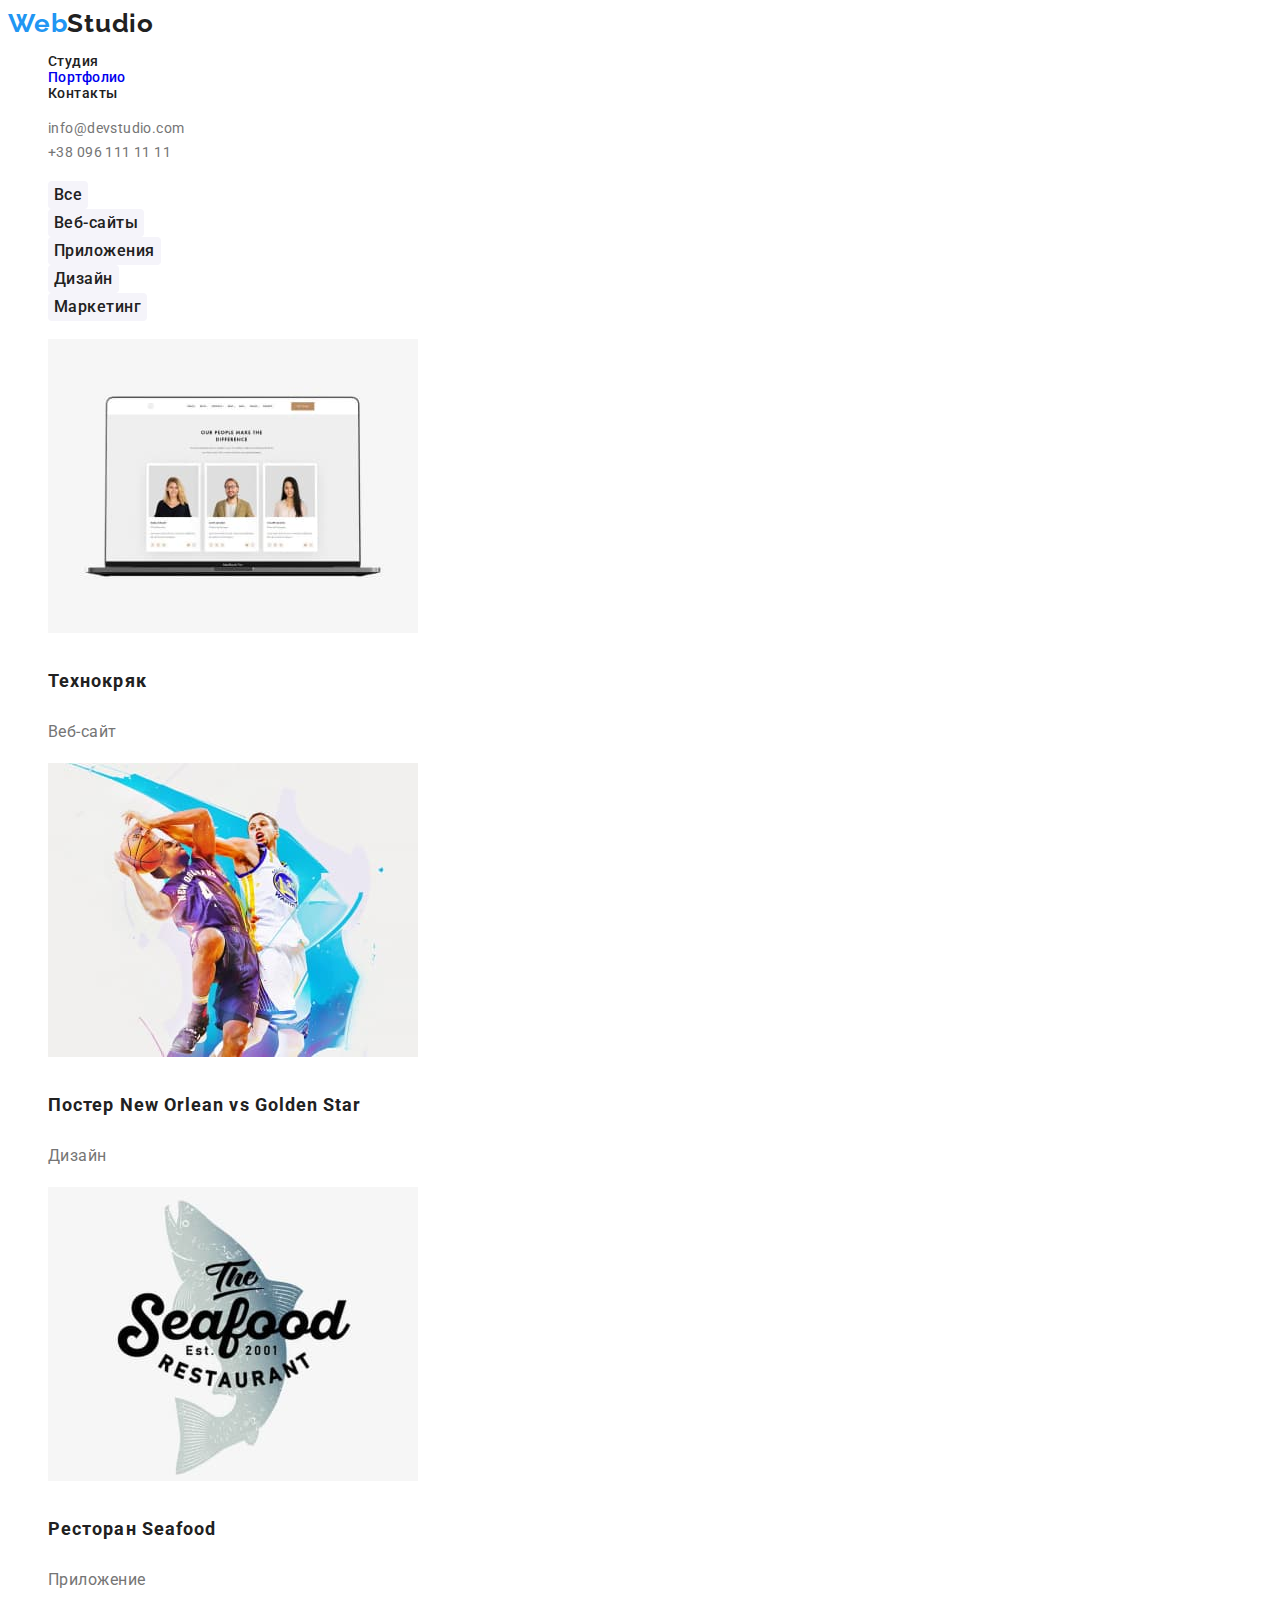
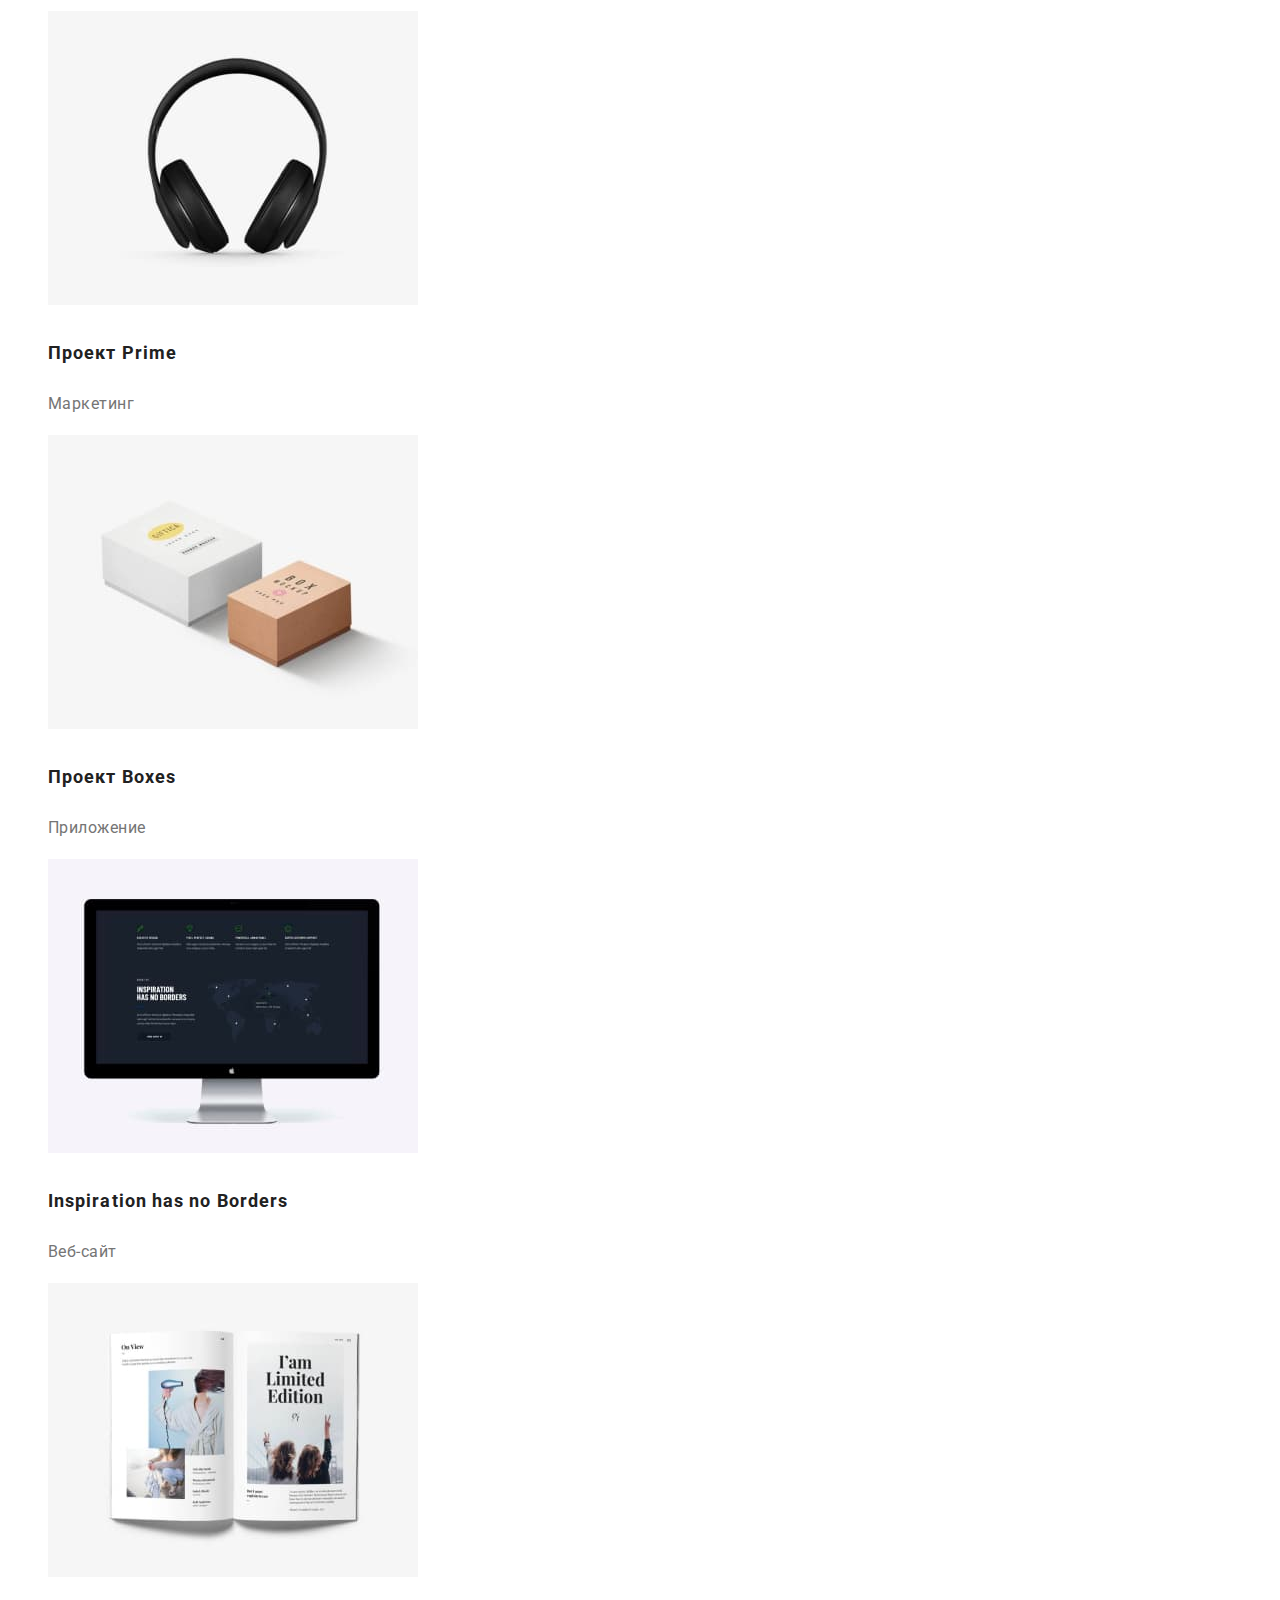
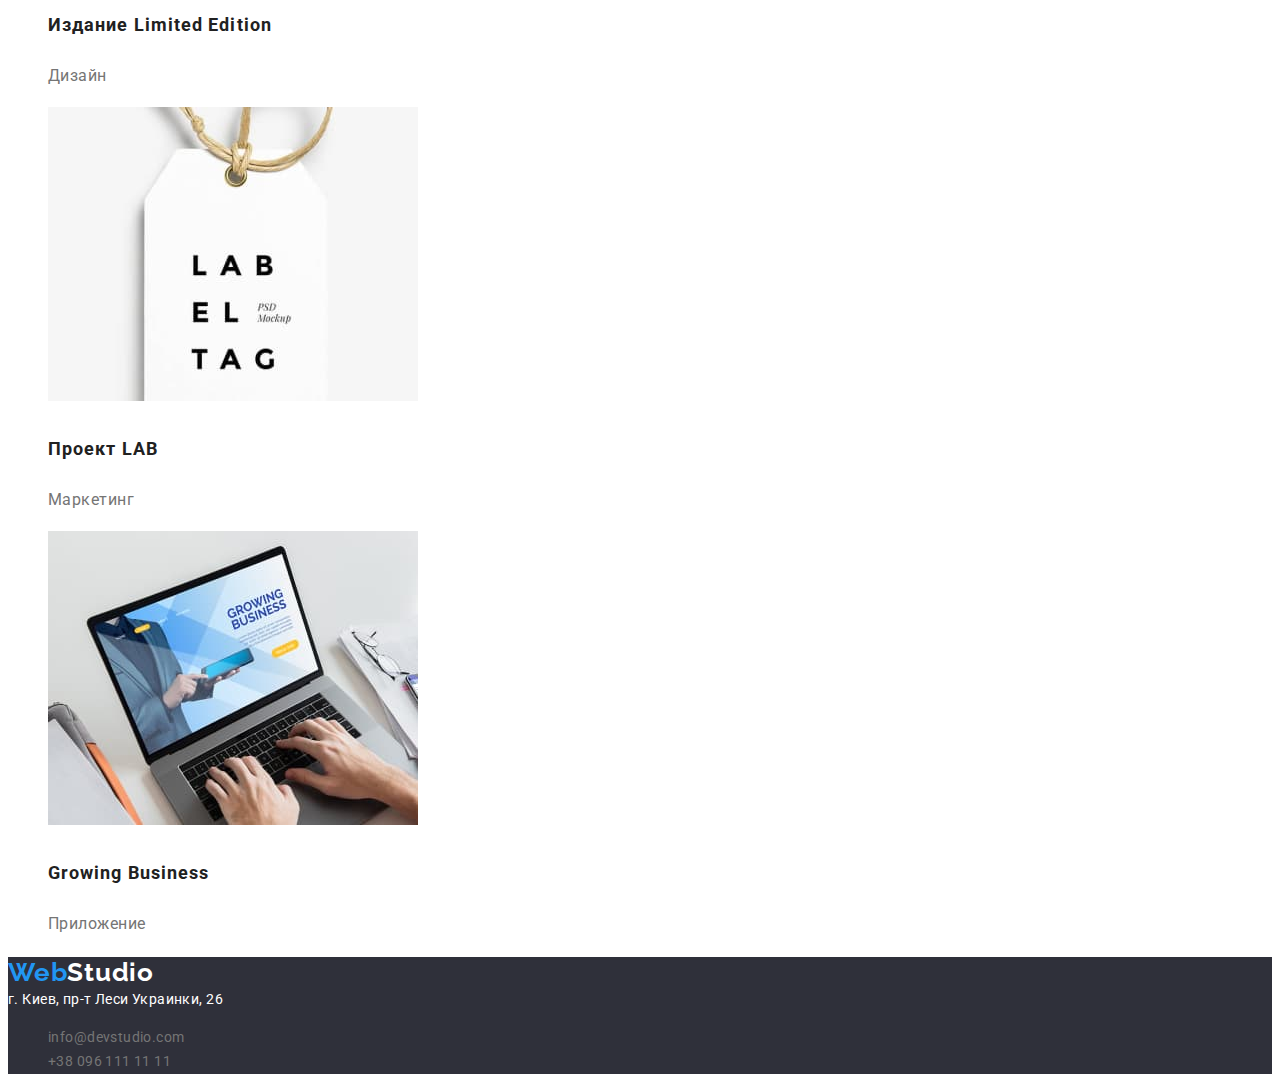
==== portfolio.html @ 96a3cdbd "homework3" ====
<!DOCTYPE html>
<html lang="en">
  <head>
    <meta charset="UTF-8" />
    <meta http-equiv="X-UA-Compatible" content="IE=edge" />
    <meta name="viewport" content="width=device-width, initial-scale=1.0" />
    <title>Document</title>
    <link rel="preconnect" href="https://fonts.gstatic.com" />
    <link
      href="https://fonts.googleapis.com/css2?family=Raleway:wght@700&family=Roboto:wght@400;500;700;900&display=swap"
      rel="stylesheet"
    />
    <link rel="stylesheet" href="./css/styles.css">
  </head>
  <body>
     <!-- Хедер портфолио -->
    <header>
      <nav class="web-nav">
        <a href="./index.html" class="logo"><span class="web-logo">Web</span>Studio</a>
        <ul class="web-link">
          <li><a href="./index.html" class="link">Студия</a></li>
          <li><a href="./portfolio.html" class="active">Портфолио</a></li>
          <li><a href="" class="link">Контакты</a></li>
        </ul>
      </nav>
      <ul class="web-contacts">
        <li><a href="mailto:info@devstudio.com" class="link mail">info@devstudio.com</a></li>
        <li><a href="tel:+380961111111" class="link phone">+38 096 111 11 11</a></li>
      </ul>
    </header>
    <main>
      <!-- Кнопки портфолио -->
      <section>
        <ul class="buttons-portfolio">
          <li><button type="button" class="button-portfolio">Все</button></li>
          <li><button type="button" class="button-portfolio">Веб-сайты</button></li>
          <li><button type="button" class="button-portfolio">Приложения</button></li>
          <li><button type="button" class="button-portfolio">Дизайн</button></li>
          <li><button type="button" class="button-portfolio">Маркетинг</button></li>
        </ul>
        <!-- Фото портфолио -->
        <h2 hidden>portfolio</h2>
        <ul class="photo-portfolio">
          <li>
            <img src="./images/технокряк.jpg" alt="web" width="370" />
            <h3 class="portfolio-text">Технокряк</h3>
            <p class="photo-name">Веб-сайт</p>
          </li>
          <li>
            <img src="./images/постер.jpg" alt="poster" width="370" />
            <h3 class="portfolio-text">Постер New Orlean vs Golden Star</h3>
            <p class="photo-name">Дизайн</p>
          </li>
          <li>
            <img src="./images/ресторан.jpg" alt="restourant" width="370" />
            <h3 class="portfolio-text">Ресторан Seafood</h3>
            <p class="photo-name">Приложение</p>
          </li>
          <li>
            <img src="./images/маркетинг.jpg" alt="project" width="370" />
            <h3 class="portfolio-text">Проект Prime</h3>
            <p class="photo-name">Маркетинг</p>
          </li>
          <li>
            <img src="./images/проект.jpg" alt="boxes" width="370" />
            <h3 class="portfolio-text">Проект Boxes</h3>
            <p class="photo-name">Приложение</p>
          </li>
          <li>
            <img src="./images/inspiration.jpg" alt="inspiration photo" width="370" />
            <h3 class="portfolio-text">Inspiration has no Borders</h3>
            <p class="photo-name">Веб-сайт</p>
          </li>
          <li>
            <img src="./images/дизайн.jpg" alt="desine" width="370" />
            <h3 class="portfolio-text">Издание Limited Edition</h3>
            <p class="photo-name">Дизайн</p>
          </li>
          <li>
            <img src="./images/маркетинг2.jpg" alt="project lab" width="370" />
            <h3 class="portfolio-text">Проект LAB</h3>
            <p class="photo-name">Маркетинг</p>
          </li>
          <li>
            <img src="./images/growing-business.jpg" alt="business" width="370" />
            <h3 class="portfolio-text">Growing Business</h3>
            <p class="photo-name">Приложение</p>
          </li>
        </ul>
      </section>
    </main>
    <!-- Адрес -->
    <footer class="portfolio-down">
      <a href="./index.html"><span class="footer-web">Web</span><span class="footer-studio">Studio</span></a>
      <address class="address-style">
        г. Киев, пр-т Леси Украинки, 26
        <ul>
          <li><a href="mailto:info@devstudio.com" class="link mail">info@devstudio.com</a></li>
          <li><a href="tel:+380961111111" class="link phone">+38 096 111 11 11</a></li>
        </ul>
      </address>
    </footer>
  </body>
</html>
---- css/styles.css ----
:root{
    --main-color-headers: #212121;
    --main-text-color:  #757575;
    --white-color: #FFFFFF;
    --section-buttons: #F5F4FA;
    --color-button-logo: #2196F3;
    --background: #2F303A;
    --color-logo-links: #2196F3 
   } 
.web-work{
    font-family: Roboto;
     font-style: normal;
     background-color: var(--white-color);
     color: var(--main-text-color);
}
/* универсальный селектор */
*{
    list-style: none;
    text-decoration: none;
}

/* общие свойства ссылок */
.link:hover,
.link:focus {
  color: var(--color-logo-links);
}
/* ссылки */
.link{
    color:inherit;
    text-decoration: none;
    font-style: normal;   
          
   }
/* Шапка сайта */
.logo {
    font-style: normal;
    letter-spacing: 0.03em;
    font-family: Raleway;
    font-weight: bold;
    font-size: 26px;
    line-height: 1.192;
    color: var(--main-color-headers);
  }
  .web-logo {
    font-family: Raleway;
    font-style: normal;
    font-weight: bold;
    font-size: 26px;
    line-height: 1.192;
    letter-spacing: 0.03em;
    color: var(--color-logo-links);
  }
.web-nav{
    font-family: Roboto;
    font-style: normal;
    font-weight: 500;
    font-size: 14px;
    line-height: 1.142;
    color: var(--main-color-headers) ;
}
.web-link{
    font-family: Roboto;
    line-height: 1.142;
    font-style: normal;
    font-size: 14px;
    color: var(--main-color-headers) ;
    font-weight: 500;
    letter-spacing: 0.03em;
 }
.web-contacts .links{
    text-decoration: none;
    font-family: Roboto;
    font-style: normal;
    font-size: 14px;
    font-weight: 500;
    color: var(-main-text-color);
    line-height: 1.142;
    letter-spacing: 0.02em;
 }

/* Герой */
.hero-title{
    font-weight: 900;
     font-size: 44px;
     line-height: 1.363;
     text-align: center;
     letter-spacing: 0.06em;
     text-transform: uppercase;
     color: var(--white-color);
     background-color: #2F303A;

}
.button-style{
    font-weight: bold;
     font-size: 16px;
     line-height: 1.875;
     padding: 10px 32px;
     margin: auto; 
     background: var(--color-button-logo);
     color: var(--white-color);
     display: flex;    
     width: 200px;
     height: 50px;
     left: 700px;
     top: 430px;  
     box-shadow: 0px 4px 4px rgba(0, 0, 0, 0.15);
     border-radius: 4px;     
     border: none; 
}
.special-title{
    font-family: Roboto;
    line-height: 1.142;
    font-size: 14px;
    color: var(--main-color-headers);
    font-weight: bold;
    text-transform: uppercase;
    letter-spacing: 0.03em;
    
}
.special-text{
    font-family: Roboto;
    font-size: 14px;
    line-height: 1.714;
    color: var(--main-text-color);
    font-weight: normal;
    letter-spacing: 0.03em;
    
}

/* Чем мы занимаемся */
.title{
    font-family: Roboto;
    line-height: 1.166;
    font-weight: bold;
    color: var(--main-color-headers);
    text-align: center;
    font-size: 36px;
    letter-spacing: 0.03em;
}
/* Наша команда */
.our-team{
    font-family: Roboto;
    line-height: 1.166;
    font-weight: bold;
    color: var(--main-color-headers);
    text-align: center;
    font-size: 36px;
    letter-spacing: 0.03em;

}
.team-members{
    font-family: Roboto;
    line-height: 1.187;
    font-weight: 500;
    color: var(--main-color-headers);
    font-size: 16px;
    letter-spacing: 0.03em;
}
.team-text{
    font-family: Roboto;
    font-size: 16px;
    font-weight: normal;
    line-height: 19px;
    color: var(--main-text-color);
    letter-spacing: 0.03em;
}
/* Андреса */
.site-down{
    background: var(--background);
    
}
.footer-web{
    font-family: Raleway;
    font-weight: bold;
    line-height: 1.192;
    color: var(--color-button-logo);
    font-size: 26px;
    letter-spacing: 0.03em;
}
.footer-studio{
    font-family: Raleway;
    font-weight: bold;
    line-height: 1.192;
    color:  var(--white-color);
    font-size: 26px;
    letter-spacing: 0.03em;
}
.address-style{
    font-family: Roboto;
    font-weight: normal;
    line-height: 1.714;
    font-size: 14px;
    color:  var(--white-color);
    letter-spacing: 0.03em;
    }
.mail{
    Text-decoration: none;
    font-family: Roboto;
    font-size: 14px;
    font-weight: normal;
    line-height: 1.714;
    color: rgba(255, 255, 255, 0.6);
    letter-spacing: 0.03em;
    }
.phone{
    Text-decoration: none;
    font-family: Roboto;
    font-style: normal;
    font-weight: normal;
    font-size: 14px;
    line-height: 1.714;
    color: rgba(255, 255, 255, 0.6);
    letter-spacing: 0.03em;
    }



    /* Портфолио */
    .web-link{
        font-family: Roboto;
        font-style: normal;
        font-weight: 500;
        font-size: 14px;
        line-height: 1.142;
        color: var(--main-color-headers) ;
}
     .mail{
        text-decoration: none;
        font-family: Roboto;
        font-size: 14px;
        font-weight: 500;
        color: var(--main-text-color);
        line-height: 1.142;
     }
    .phone{
        text-decoration: none;
        font-family: Roboto;
        font-size: 14px;
        font-weight: 500;
        color: var(--main-text-color);
        line-height: 1.142;
    } 
   /* Кнопки портфолио */

.button-portfolio:focus,
.button-portfolio:hover {
  background-color: var(--color-logo-links);
}

   .button-portfolio{
    font-family: Roboto;
    font-weight: 500;
    line-height: 1.625;
    font-size: 16px;
    letter-spacing: 0.03em;
    color: var(--main-color-headers);
    background-color: var(--section-buttons);
    border-radius: 4px;
    border: none; 
    cursor: pointer;
    font-style: normal;
   }

   /* Фото портфолио */

.photo-portfolio{
    font-family: Roboto;
    font-weight: bold;
    font-size: 18px;
    line-height: 36px;
    color: var(--main-color-headers);
    }

    .portfolio-text{
    font-family: Roboto;
    font-style: normal;
    font-weight: bold;
    font-size: 18px;
    line-height: 2;
    color: var(--main-color-headers);
    letter-spacing: 0.06em;
    }

.photo-name{
    font-family: Roboto;
    font-weight: normal;
    font-size: 16px;
    line-height: 1.875;
    color: var(--main-text-color);
    letter-spacing: 0.03em;
}

/* Адрес */

.portfolio-down{
    background: var(--background);
}
.footer-web{
    font-family: Raleway;
    font-weight: bold;
    line-height: 1.192;
    color: var(--color-button-logo);
}
.footer-studio{
    font-family: Raleway;
    font-weight: bold;
    line-height: 1.192;
    color:  var(--white-color);
}
.address-style{
    font-style: normal;
    font-family: Roboto;
    font-weight: normal;
    line-height: 1.714;
    color: var(--white-color);
    }
.mail{
    Text-decoration: none;
    font-family: Roboto;
    font-size: 14px;
    font-weight: normal;
    line-height: 1.714;
    color: var(--main-text-color);
    }
.phone{
    Text-decoration: none;
    font-family: Roboto;
    font-size: 14px;
    font-weight: normal;
    line-height: 1.714;
    color: var(--main-text-color);
    }
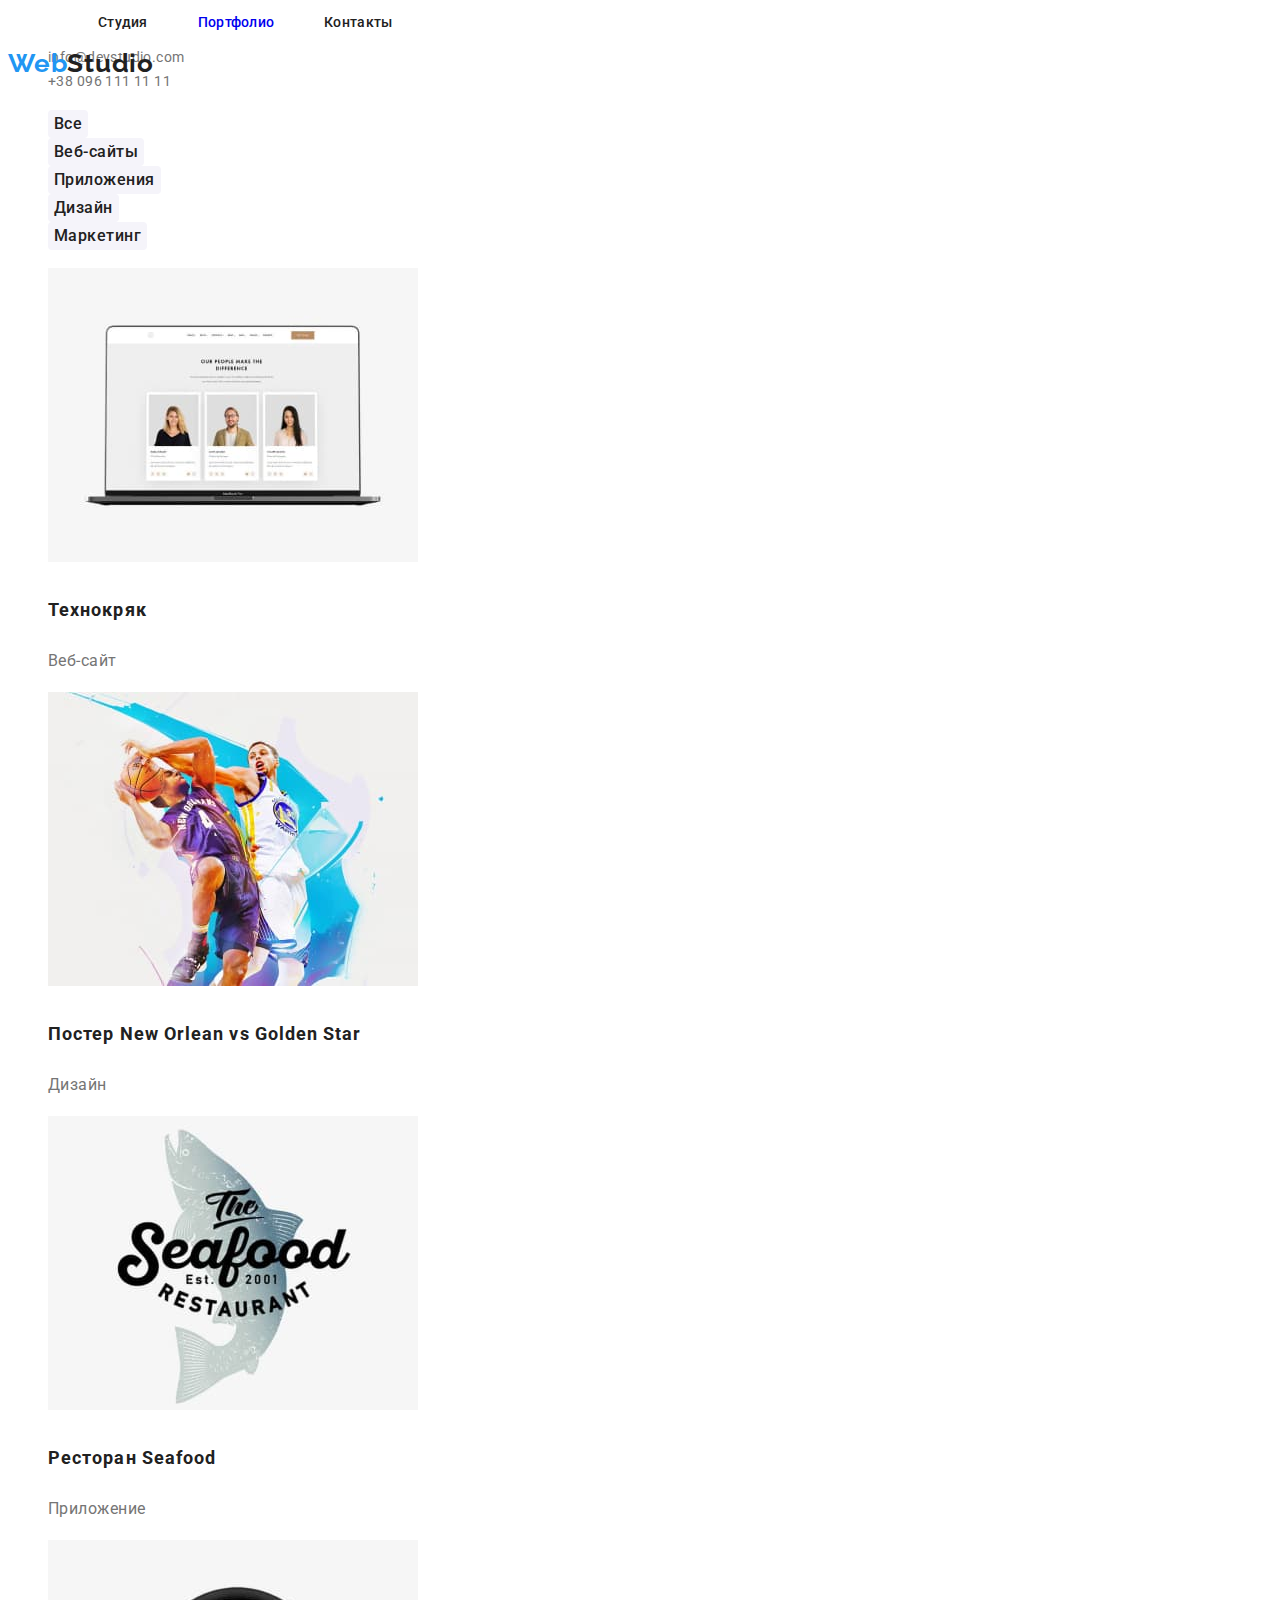
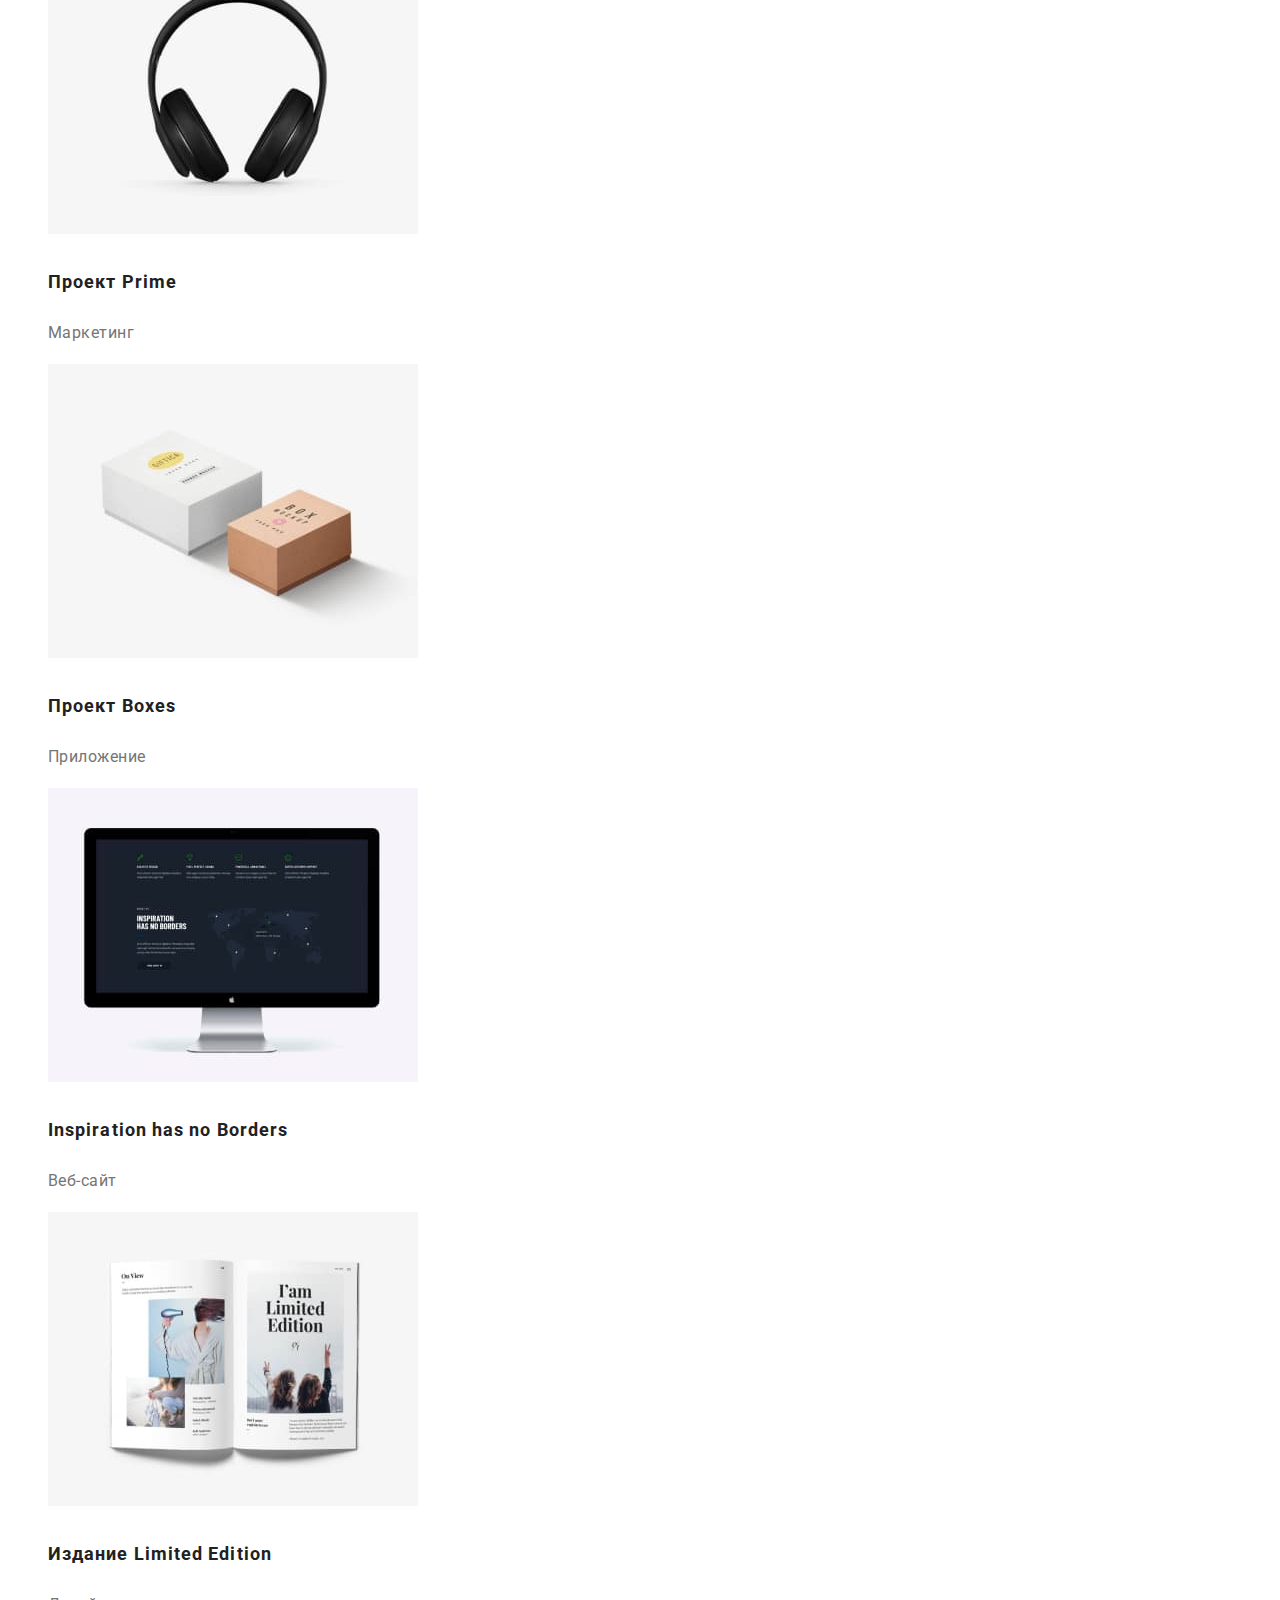
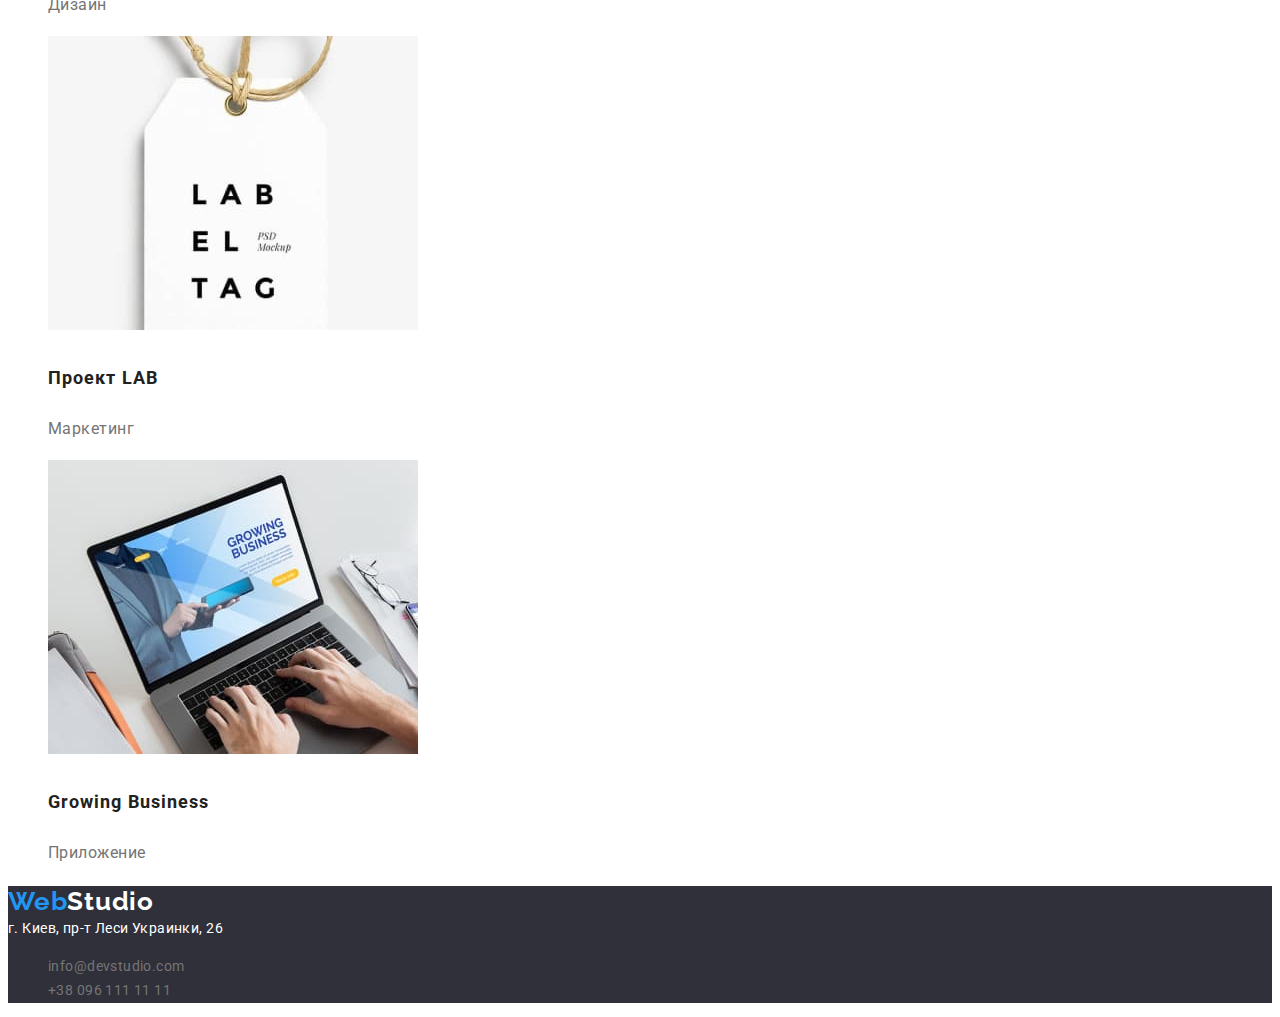
==== commit efddcb89: "not ready" ====
--- a/portfolio.html
+++ b/portfolio.html
@@ -5,6 +5,7 @@
     <meta http-equiv="X-UA-Compatible" content="IE=edge" />
     <meta name="viewport" content="width=device-width, initial-scale=1.0" />
     <title>Document</title>
+    <link rel="stylesheet" href="./css/normalize.css/normalize.css">
     <link rel="preconnect" href="https://fonts.gstatic.com" />
     <link
       href="https://fonts.googleapis.com/css2?family=Raleway:wght@700&family=Roboto:wght@400;500;700;900&display=swap"
--- a/css/styles.css
+++ b/css/styles.css
@@ -7,6 +7,17 @@
     --background: #2F303A;
     --color-logo-links: #2196F3 
    } 
+
+.html {
+    box-sizing: border-box;
+}
+
+.conteiner{
+    width: 1200px;
+    margin: 0 auto;
+    padding: 0 15px;
+    box-sizing: border-box;
+}
 .web-work{
     font-family: Roboto;
      font-style: normal;
@@ -40,6 +51,14 @@
     font-size: 26px;
     line-height: 1.192;
     color: var(--main-color-headers);
+    padding-top: 24px;
+    padding-bottom: 25px;
+    position: absolute;
+width: 145px;
+height: 31px;
+left: 215 24 1240 25;
+top: 24px;
+
   }
   .web-logo {
     font-family: Raleway;
@@ -48,8 +67,17 @@
     font-size: 26px;
     line-height: 1.192;
     letter-spacing: 0.03em;
-    color: var(--color-logo-links);
-  }
+    color: var(--color-logo-links); 
+
+    
+}
+.web-link li{
+    margin-left: 50px;
+    font-weight: 500;
+    line-height: 1.172;
+    letter-spacing: 0.02em;
+}
+
 .web-nav{
     font-family: Roboto;
     font-style: normal;
@@ -58,6 +86,10 @@
     line-height: 1.142;
     color: var(--main-color-headers) ;
 }
+
+.web-link :last-child{
+    margin-right: 0;
+}
 .web-link{
     font-family: Roboto;
     line-height: 1.142;
@@ -66,7 +98,10 @@
     color: var(--main-color-headers) ;
     font-weight: 500;
     letter-spacing: 0.03em;
+    display: flex;
+    
  }
+
 .web-contacts .links{
     text-decoration: none;
     font-family: Roboto;
@@ -76,21 +111,54 @@
     color: var(-main-text-color);
     line-height: 1.142;
     letter-spacing: 0.02em;
+   
+    
  }
 
 /* Герой */
+ .hero .conteiner{
+      display: flex;
+      justify-content: center;
+      background-color:#2F303A ;
+      padding-bottom: 200px;
+      padding-top: 200px;   
+      width: 1600px;
+height: 572px;
+      }
+
+
 .hero-title{
-    font-weight: 900;
-     font-size: 44px;
-     line-height: 1.363;
-     text-align: center;
-     letter-spacing: 0.06em;
-     text-transform: uppercase;
+    position: absolute;
+width: 696px;
+height: 123.6px;
+left: 452 242.4 452 286;
+top: 286px;
+
+font-family: Roboto;
+font-style: normal;
+font-weight: 900;
+font-size: 44px;
+line-height: 60px;
      color: var(--white-color);
      background-color: #2F303A;
+     text-align: center;
+letter-spacing: 0.06em;
+text-transform: uppercase;
+
+    
+     /* кнопка */
 
 }
 .button-style{
+
+    
+    position: absolute;
+    width: 200px;
+    height: 51.5px;
+    left: 700 160 700 360.5;
+    top: 440.5px;
+    justify-content: center;
+
     font-weight: bold;
      font-size: 16px;
      line-height: 1.875;
@@ -98,14 +166,13 @@
      margin: auto; 
      background: var(--color-button-logo);
      color: var(--white-color);
-     display: flex;    
-     width: 200px;
-     height: 50px;
-     left: 700px;
-     top: 430px;  
+     display: flex;      
      box-shadow: 0px 4px 4px rgba(0, 0, 0, 0.15);
      border-radius: 4px;     
      border: none; 
+     
+/* особенности  */
+
 }
 .special-title{
     font-family: Roboto;
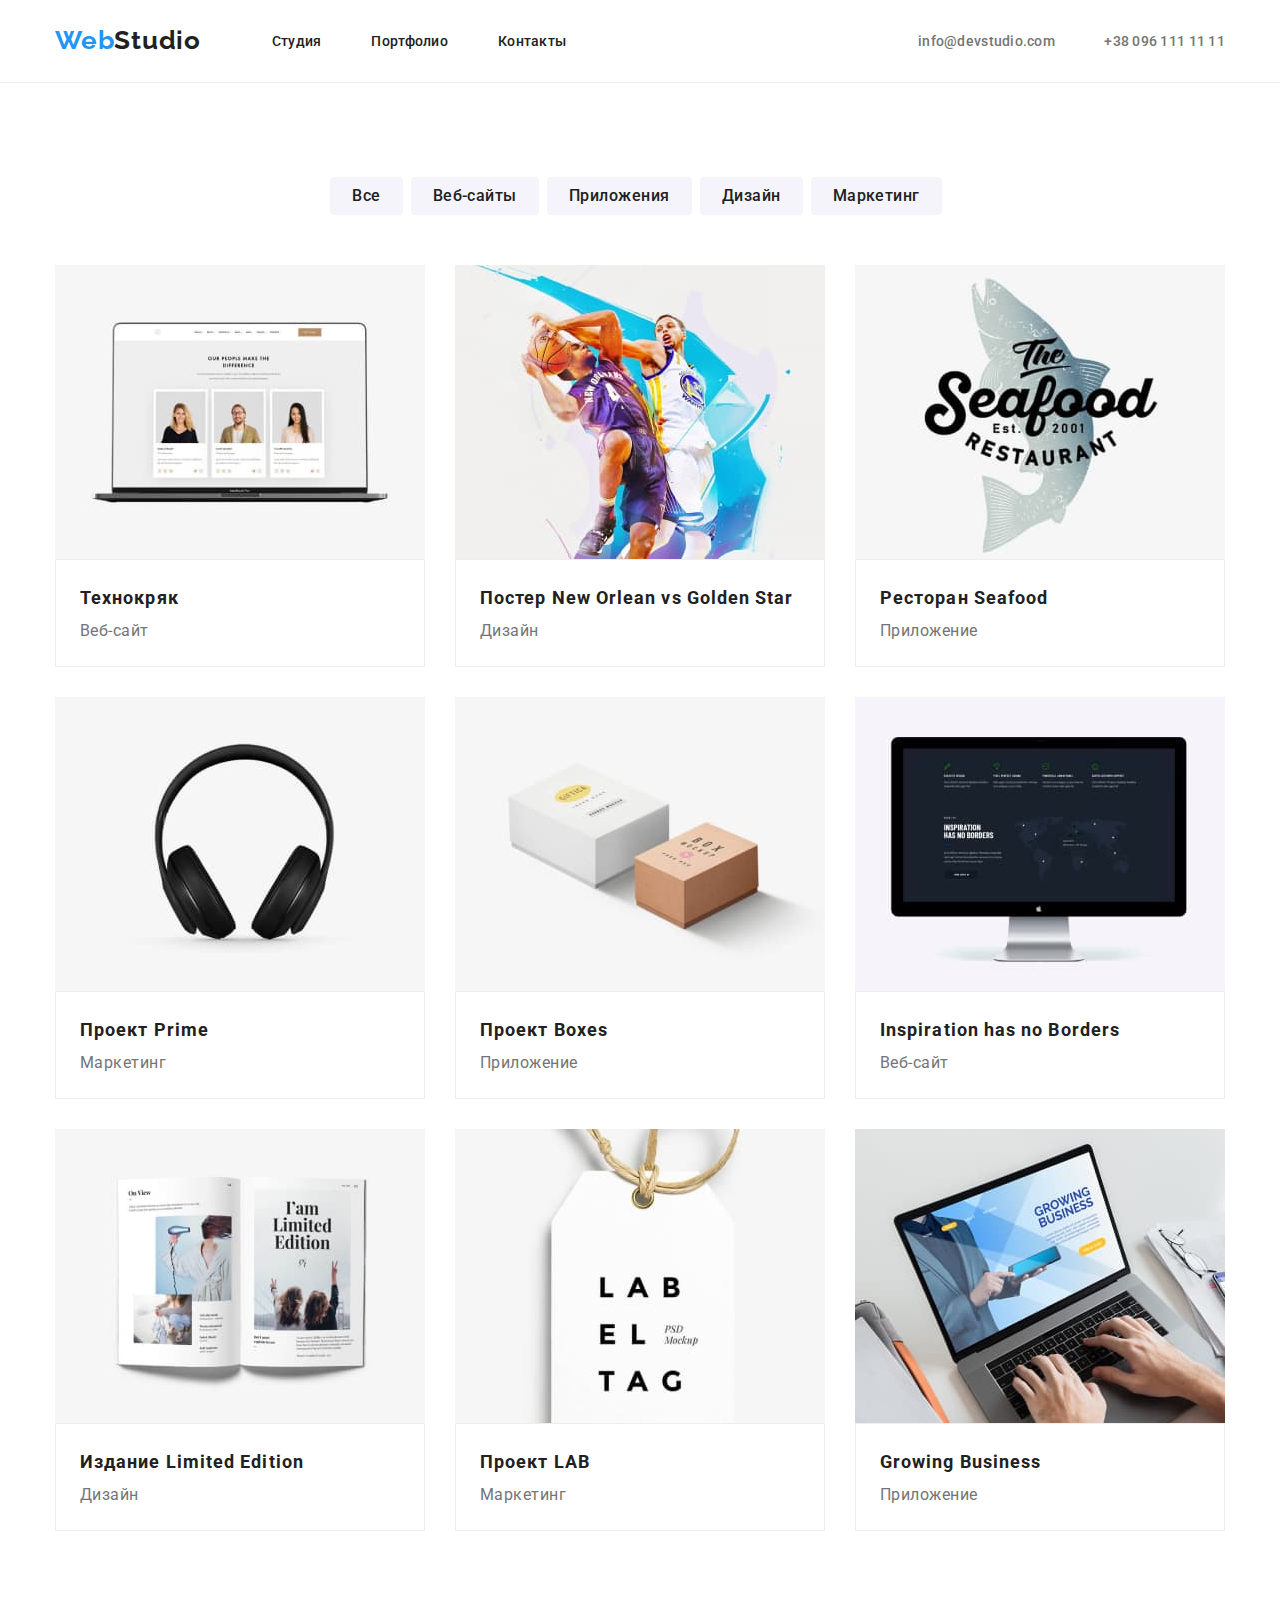
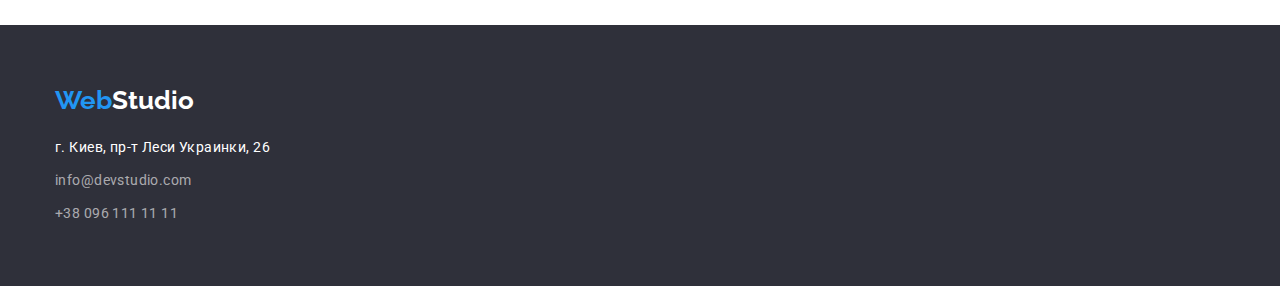
==== commit 7d96f8f2: "homework3" ====
--- a/portfolio.html
+++ b/portfolio.html
@@ -5,33 +5,35 @@
     <meta http-equiv="X-UA-Compatible" content="IE=edge" />
     <meta name="viewport" content="width=device-width, initial-scale=1.0" />
     <title>Document</title>
-    <link rel="stylesheet" href="./css/normalize.css/normalize.css">
     <link rel="preconnect" href="https://fonts.gstatic.com" />
     <link
       href="https://fonts.googleapis.com/css2?family=Raleway:wght@700&family=Roboto:wght@400;500;700;900&display=swap"
       rel="stylesheet"
     />
+    <link rel="stylesheet" href="https://cdnjs.cloudflare.com/ajax/libs/modern-normalize/1.0.0/modern-normalize.min.css">
     <link rel="stylesheet" href="./css/styles.css">
   </head>
   <body>
      <!-- Хедер портфолио -->
-    <header>
-      <nav class="web-nav">
+     <header>
+      <div class="conteiner">
+      <nav class="sait-nav">
         <a href="./index.html" class="logo"><span class="web-logo">Web</span>Studio</a>
         <ul class="web-link">
-          <li><a href="./index.html" class="link">Студия</a></li>
-          <li><a href="./portfolio.html" class="active">Портфолио</a></li>
+          <li><a href="./index.html" class="active link">Студия</a></li>
+          <li><a href="./portfolio.html" class="link">Портфолио</a></li>
           <li><a href="" class="link">Контакты</a></li>
         </ul>
+        <ul class="web-contacts">
+          <li><a href="mailto:info@devstudio.com" class="link mail">info@devstudio.com</a></li>
+          <li><a href="tel:+380961111111" class="link phone">+38 096 111 11 11</a></li>
+        </ul>
       </nav>
-      <ul class="web-contacts">
-        <li><a href="mailto:info@devstudio.com" class="link mail">info@devstudio.com</a></li>
-        <li><a href="tel:+380961111111" class="link phone">+38 096 111 11 11</a></li>
-      </ul>
+      </div>
     </header>
     <main>
       <!-- Кнопки портфолио -->
-      <section>
+      <section class="portfolio-page">
         <ul class="buttons-portfolio">
           <li><button type="button" class="button-portfolio">Все</button></li>
           <li><button type="button" class="button-portfolio">Веб-сайты</button></li>
@@ -41,65 +43,123 @@
         </ul>
         <!-- Фото портфолио -->
         <h2 hidden>portfolio</h2>
+        <div class="conteiner">
         <ul class="photo-portfolio">
-          <li>
+          <li class="project">
+            <article class="card">
+            <div class="card-thumb">
             <img src="./images/технокряк.jpg" alt="web" width="370" />
+          </div>
+        </article>
+        <div class="card-content">
             <h3 class="portfolio-text">Технокряк</h3>
             <p class="photo-name">Веб-сайт</p>
+          </div>
           </li>
-          <li>
+          <li class="project">
+            <article class="card">
+            <div class="card-thumb">
             <img src="./images/постер.jpg" alt="poster" width="370" />
+          </div>
+        </article>
+        <div class="card-content">
             <h3 class="portfolio-text">Постер New Orlean vs Golden Star</h3>
             <p class="photo-name">Дизайн</p>
+          </div>
           </li>
-          <li>
+          <li class="project">
+            <article class="card">
+            <div class="card-thumb">
             <img src="./images/ресторан.jpg" alt="restourant" width="370" />
+          </div>
+        </article>
+        <div class="card-content">
             <h3 class="portfolio-text">Ресторан Seafood</h3>
             <p class="photo-name">Приложение</p>
+          </div>
           </li>
-          <li>
+          <li class="project"> 
+            <article class="card">
+            <div class="card-thumb">
             <img src="./images/маркетинг.jpg" alt="project" width="370" />
+          </div>
+        </article>
+        <div class="card-content">
             <h3 class="portfolio-text">Проект Prime</h3>
             <p class="photo-name">Маркетинг</p>
+          </div>
           </li>
-          <li>
+          <li class="project">
+            <article class="card">
+            <div class="card-thumb">
             <img src="./images/проект.jpg" alt="boxes" width="370" />
+          </div>
+        </article>
+        <div class="card-content">
             <h3 class="portfolio-text">Проект Boxes</h3>
             <p class="photo-name">Приложение</p>
+          </div> 
           </li>
-          <li>
+          <li class="project">
+            <article class="card">
+              <div class="card-thumb">
             <img src="./images/inspiration.jpg" alt="inspiration photo" width="370" />
+          </div>
+        </article>
+        <div class="card-content"> 
             <h3 class="portfolio-text">Inspiration has no Borders</h3>
             <p class="photo-name">Веб-сайт</p>
+        </div>
           </li>
-          <li>
+          <li class="project">
+            <article class="card">
+              <div class="card-thumb">
             <img src="./images/дизайн.jpg" alt="desine" width="370" />
+              </div>
+            </article>
+            <div class="card-content">
             <h3 class="portfolio-text">Издание Limited Edition</h3>
             <p class="photo-name">Дизайн</p>
+          </div>
           </li>
-          <li>
+          <li class="project">
+            <article class="card">
+              <div class="card-thumb">
             <img src="./images/маркетинг2.jpg" alt="project lab" width="370" />
+              </div>
+            </article>
+            <div class="card-content">
             <h3 class="portfolio-text">Проект LAB</h3>
             <p class="photo-name">Маркетинг</p>
+          </div>
           </li>
-          <li>
+          <li class="project">
+            <article class="card">
+              <div class="card-thumb">
             <img src="./images/growing-business.jpg" alt="business" width="370" />
+              </div>
+            </article>
+            <div class="card-content">
             <h3 class="portfolio-text">Growing Business</h3>
             <p class="photo-name">Приложение</p>
+          </div>
           </li>
         </ul>
+      </div>
       </section>
     </main>
     <!-- Адрес -->
-    <footer class="portfolio-down">
-      <a href="./index.html"><span class="footer-web">Web</span><span class="footer-studio">Studio</span></a>
-      <address class="address-style">
-        г. Киев, пр-т Леси Украинки, 26
-        <ul>
-          <li><a href="mailto:info@devstudio.com" class="link mail">info@devstudio.com</a></li>
-          <li><a href="tel:+380961111111" class="link phone">+38 096 111 11 11</a></li>
-        </ul>
-      </address>
-    </footer>
-  </body>
-</html>
+    <footer class="site-down">
+      <div class="conteiner">
+       <a href="./index.html" class="logo-down"><span class="footer-web">Web</span><span class="footer-studio">Studio</span></a>
+       <address class="address-style">
+         г. Киев, пр-т Леси Украинки, 26
+         <ul class="footer">
+           <li><a href="mailto:info@devstudio.com" class="footer-mail">info@devstudio.com</a></li>
+           <li><a href="tel:+380961111111" class="footer-phone">+38 096 111 11 11</a></li>
+         </ul>
+       </address>
+     </div>
+     </footer>
+   </body>
+ </html>--- a/css/styles.css
+++ b/css/styles.css
@@ -5,44 +5,61 @@
     --section-buttons: #F5F4FA;
     --color-button-logo: #2196F3;
     --background: #2F303A;
-    --color-logo-links: #2196F3 
-   } 
-
-.html {
-    box-sizing: border-box;
-}
-
-.conteiner{
-    width: 1200px;
-    margin: 0 auto;
-    padding: 0 15px;
-    box-sizing: border-box;
-}
-.web-work{
-    font-family: Roboto;
-     font-style: normal;
-     background-color: var(--white-color);
-     color: var(--main-text-color);
-}
+    --color-logo-links: #2196F3;
+    --color-work:#E5E5E5;
+    --color-our-team:  #F5F4FA;
+    --card-content-border:  #EEEEEE;
+} 
+
 /* универсальный селектор */
 *{
     list-style: none;
     text-decoration: none;
 }
 
+*{
+    margin: 0;
+    padding: 0;
+    list-style: none;      
+}
+
+body {
+     font-family: Roboto;
+     font-style: normal;
+    background-color: var(--white-color);
+    color: var(--main-text-color);
+    }
+
+img {
+display: block;
+max-width: 100%;
+height: auto;
+    }
+
+.conteiner {
+    width: 1200px;
+    margin: 0 auto;
+    padding: 0 15px;
+}
+
 /* общие свойства ссылок */
 .link:hover,
 .link:focus {
   color: var(--color-logo-links);
 }
+
 /* ссылки */
-.link{
+.link {
     color:inherit;
-    text-decoration: none;
-    font-style: normal;   
-          
-   }
+   font-style: normal;   
+   font-weight: 500;
+   font-size: 14px;
+   line-height: 1.143;
+   letter-spacing: 0.02em;
+ }
+
 /* Шапка сайта */
+
 .logo {
     font-style: normal;
     letter-spacing: 0.03em;
@@ -53,11 +70,7 @@
     color: var(--main-color-headers);
     padding-top: 24px;
     padding-bottom: 25px;
-    position: absolute;
-width: 145px;
-height: 31px;
-left: 215 24 1240 25;
-top: 24px;
+
 
   }
   .web-logo {
@@ -72,19 +85,18 @@
     
 }
 .web-link li{
+    
     margin-left: 50px;
     font-weight: 500;
     line-height: 1.172;
     letter-spacing: 0.02em;
-}
-
-.web-nav{
-    font-family: Roboto;
-    font-style: normal;
-    font-weight: 500;
-    font-size: 14px;
-    line-height: 1.142;
-    color: var(--main-color-headers) ;
+    display:flex
+}
+
+.sait-nav {
+    display:flex;
+    align-items: center; 
+    justify-content: space-between;  
 }
 
 .web-link :last-child{
@@ -101,49 +113,45 @@
     display: flex;
     
  }
-
-.web-contacts .links{
-    text-decoration: none;
-    font-family: Roboto;
-    font-style: normal;
-    font-size: 14px;
-    font-weight: 500;
-    color: var(-main-text-color);
-    line-height: 1.142;
-    letter-spacing: 0.02em;
-   
-    
- }
+ /* контакты  */
+
+.web-contacts 
+{
+    display: flex; 
+    justify-content: space-between; 
+    width: 307px;
+    margin-left: 331px;
+    padding-top: 32px;
+    padding-bottom: 32px;
+    
+   }
+
+   header{
+    border-bottom: 1px solid #ECECEC;
+}
 
 /* Герой */
- .hero .conteiner{
-      display: flex;
-      justify-content: center;
+ .hero {
       background-color:#2F303A ;
       padding-bottom: 200px;
       padding-top: 200px;   
-      width: 1600px;
-height: 572px;
       }
 
 
-.hero-title{
-    position: absolute;
-width: 696px;
-height: 123.6px;
-left: 452 242.4 452 286;
-top: 286px;
-
-font-family: Roboto;
-font-style: normal;
-font-weight: 900;
-font-size: 44px;
-line-height: 60px;
-     color: var(--white-color);
-     background-color: #2F303A;
-     text-align: center;
-letter-spacing: 0.06em;
-text-transform: uppercase;
+.hero-title {
+    width: 696px;
+    display:flex;
+    font-style: normal;
+    font-weight: 900;
+    font-size: 44px;
+    line-height: 1.363;
+    color: var(--white-color);
+    background-color: #2F303A;
+    text-align: center;
+    letter-spacing: 0.06em;
+    text-transform: uppercase;
+    margin: 0 auto; 
+    padding-bottom: 30px;
 
     
      /* кнопка */
@@ -151,18 +159,15 @@
 }
 .button-style{
 
-    
-    position: absolute;
-    width: 200px;
-    height: 51.5px;
-    left: 700 160 700 360.5;
-    top: 440.5px;
+    display:flex;
     justify-content: center;
-
-    font-weight: bold;
+    font-weight: bold;
+    font-family: Roboto;
      font-size: 16px;
      line-height: 1.875;
      padding: 10px 32px;
+     letter-spacing: 0.06em;
+     align-items: center;
      margin: auto; 
      background: var(--color-button-logo);
      color: var(--white-color);
@@ -170,32 +175,91 @@
      box-shadow: 0px 4px 4px rgba(0, 0, 0, 0.15);
      border-radius: 4px;     
      border: none; 
+     cursor: pointer;
+}
      
 /* особенности  */
 
-}
+.special{
+    padding-top: 94px; 
+}
+
+.special content{
+    display: flex; 
+    justify-content: space-between;
+}
+.special-columns li:not(:last-child){
+    margin-right: 30px;
+}
+.special ul{
+    display: flex;
+}
+
+
 .special-title{
-    font-family: Roboto;
-    line-height: 1.142;
-    font-size: 14px;
-    color: var(--main-color-headers);
-    font-weight: bold;
+    font-weight: bold;
+    line-height: 1.172;
+    font-size: 14px;
+    letter-spacing: 0.03em;
     text-transform: uppercase;
-    letter-spacing: 0.03em;
+    color: var(--main-color-headers);
+    margin-bottom: 10px;
     
 }
 .special-text{
-    font-family: Roboto;
-    font-size: 14px;
-    line-height: 1.714;
-    color: var(--main-text-color);
-    font-weight: normal;
-    letter-spacing: 0.03em;
+    width: 270px;
+    font-size: 14px;
+    line-height: 1.714;
+    color: var(--main-text-color);
+    font-weight: normal;
+    letter-spacing: 0.03em;
+    
     
 }
 
 /* Чем мы занимаемся */
+.box-img{
+    display: flex;
+     justify-content: space-between;
+}
+
+.our-work{
+    background: var(--color-work);
+    padding-bottom: 94px; 
+    padding-top: 94px;   
+}
+
+/* Наша команда */
+.team{
+    background: var(--color-our-team);
+    padding-top: 94px;
+     padding-bottom: 94px;
+}
+
+.team-list{
+    display: flex;
+    justify-content: space-between;
+}
 .title{
+    font-weight: bold;
+    font-size: 36px;
+    line-height: 1.167;
+    text-align: center;
+    letter-spacing: 0.03em;
+    color: var(--main-color-headers);
+    margin-bottom: 50px;
+       
+}
+
+.scorecard {
+    background: var(--white-color);
+    box-shadow: 0px 1px 3px rgba(0, 0, 0, 0.12), 0px 1px 1px rgba(0, 0, 0, 0.14), 0px 2px 1px rgba(0, 0, 0, 0.2);
+    border-radius: 0px 0px 4px 4px;
+}
+.team-list li:not(:last-child) {
+    margin-right: 30px;
+}
+.our-team {
     font-family: Roboto;
     line-height: 1.166;
     font-weight: bold;
@@ -203,82 +267,77 @@
     text-align: center;
     font-size: 36px;
     letter-spacing: 0.03em;
-}
-/* Наша команда */
-.our-team{
-    font-family: Roboto;
-    line-height: 1.166;
-    font-weight: bold;
-    color: var(--main-color-headers);
-    text-align: center;
-    font-size: 36px;
-    letter-spacing: 0.03em;
+    padding-bottom: 50px;
 
 }
 .team-members{
-    font-family: Roboto;
     line-height: 1.187;
     font-weight: 500;
+    line-height: 1.188;
     color: var(--main-color-headers);
     font-size: 16px;
     letter-spacing: 0.03em;
+    text-align: center; 
+    margin-top: 30px;
+    
 }
 .team-text{
-    font-family: Roboto;
     font-size: 16px;
     font-weight: normal;
-    line-height: 19px;
-    color: var(--main-text-color);
-    letter-spacing: 0.03em;
+    line-height: 1.187;
+    color: var(--main-text-color);
+    letter-spacing: 0.03em;
+    margin-top: 10px;
+    text-align: center;
+    margin-bottom: 30px;
 }
 /* Андреса */
 .site-down{
     background: var(--background);
     
 }
-.footer-web{
-    font-family: Raleway;
-    font-weight: bold;
-    line-height: 1.192;
-    color: var(--color-button-logo);
+.site-down .conteiner{
+    padding-top: 60px;
+    padding-bottom: 60px;
+}
+.site-down .logo-down{
+    display: inline-block;     
+    color: var(--white-color);
     font-size: 26px;
-    letter-spacing: 0.03em;
-}
-.footer-studio{
-    font-family: Raleway;
-    font-weight: bold;
-    line-height: 1.192;
+    margin-bottom: 20px;      
+}  
+
+.address-style{
+    font-weight: normal;
+    line-height: 1.714;
+    font-size: 14px;
     color:  var(--white-color);
-    font-size: 26px;
-    letter-spacing: 0.03em;
-}
-.address-style{
-    font-family: Roboto;
-    font-weight: normal;
-    line-height: 1.714;
-    font-size: 14px;
-    color:  var(--white-color);
-    letter-spacing: 0.03em;
-    }
-.mail{
-    Text-decoration: none;
-    font-family: Roboto;
+    letter-spacing: 0.03em;
+    }
+.footer-mail{
+    display: inline-block;
     font-size: 14px;
     font-weight: normal;
     line-height: 1.714;
     color: rgba(255, 255, 255, 0.6);
     letter-spacing: 0.03em;
-    }
-.phone{
-    Text-decoration: none;
-    font-family: Roboto;
-    font-style: normal;
+    margin-top: 9px;
+    
+    }
+.footer-phone{
+    display: inline-block;
     font-weight: normal;
     font-size: 14px;
     line-height: 1.714;
     color: rgba(255, 255, 255, 0.6);
     letter-spacing: 0.03em;
-    }
+    margin-top: 9px;
+    }
+
+    .footer .link:hover,ss
+    .footer .link:focus{
+      color: var(--color-button-logo);
+ }
 
 
 
@@ -311,31 +370,58 @@
 
 .button-portfolio:focus,
 .button-portfolio:hover {
+    color: var(--white-color);
   background-color: var(--color-logo-links);
 }
 
-   .button-portfolio{
-    font-family: Roboto;
+
+.buttons-portfolio{
+    margin-bottom: 50px; 
+    display: flex;
+    justify-content: center;
+    
+}
+
+.button-portfolio{
+    font-family: Roboto;
+    font-style: normal;
     font-weight: 500;
+    font-size: 16px;
     line-height: 1.625;
-    font-size: 16px;
+    text-align: center;
     letter-spacing: 0.03em;
     color: var(--main-color-headers);
     background-color: var(--section-buttons);
+    padding: 6px 22px;
+    cursor: pointer;
+    margin-right: 8px;
     border-radius: 4px;
     border: none; 
-    cursor: pointer;
-    font-style: normal;
    }
 
    /* Фото портфолио */
-
+   .portfolio-page{
+    padding-top: 94px;
+    padding-bottom: 94px;
+   }
+.project{
+    flex-basis: calc((100% - 90px) / 3);
+      margin-left: 30px;
+      margin-top: 30px;
+}
+
+.card-content{
+    padding: 20px 24px;
+    background-color: var(--white-color);
+   border: 1px solid var(--card-content-border);  
+}
 .photo-portfolio{
-    font-family: Roboto;
-    font-weight: bold;
-    font-size: 18px;
-    line-height: 36px;
-    color: var(--main-color-headers);
+    padding: 0;
+    margin: 0;
+   display: flex;
+   flex-wrap: wrap;
+   margin-top: -30px;
+   margin-left: -30px; 
     }
 
     .portfolio-text{
@@ -381,7 +467,7 @@
     line-height: 1.714;
     color: var(--white-color);
     }
-.mail{
+.portfolio-footer-mail{
     Text-decoration: none;
     font-family: Roboto;
     font-size: 14px;
@@ -389,7 +475,7 @@
     line-height: 1.714;
     color: var(--main-text-color);
     }
-.phone{
+.portfolio-footer-phone{
     Text-decoration: none;
     font-family: Roboto;
     font-size: 14px;
